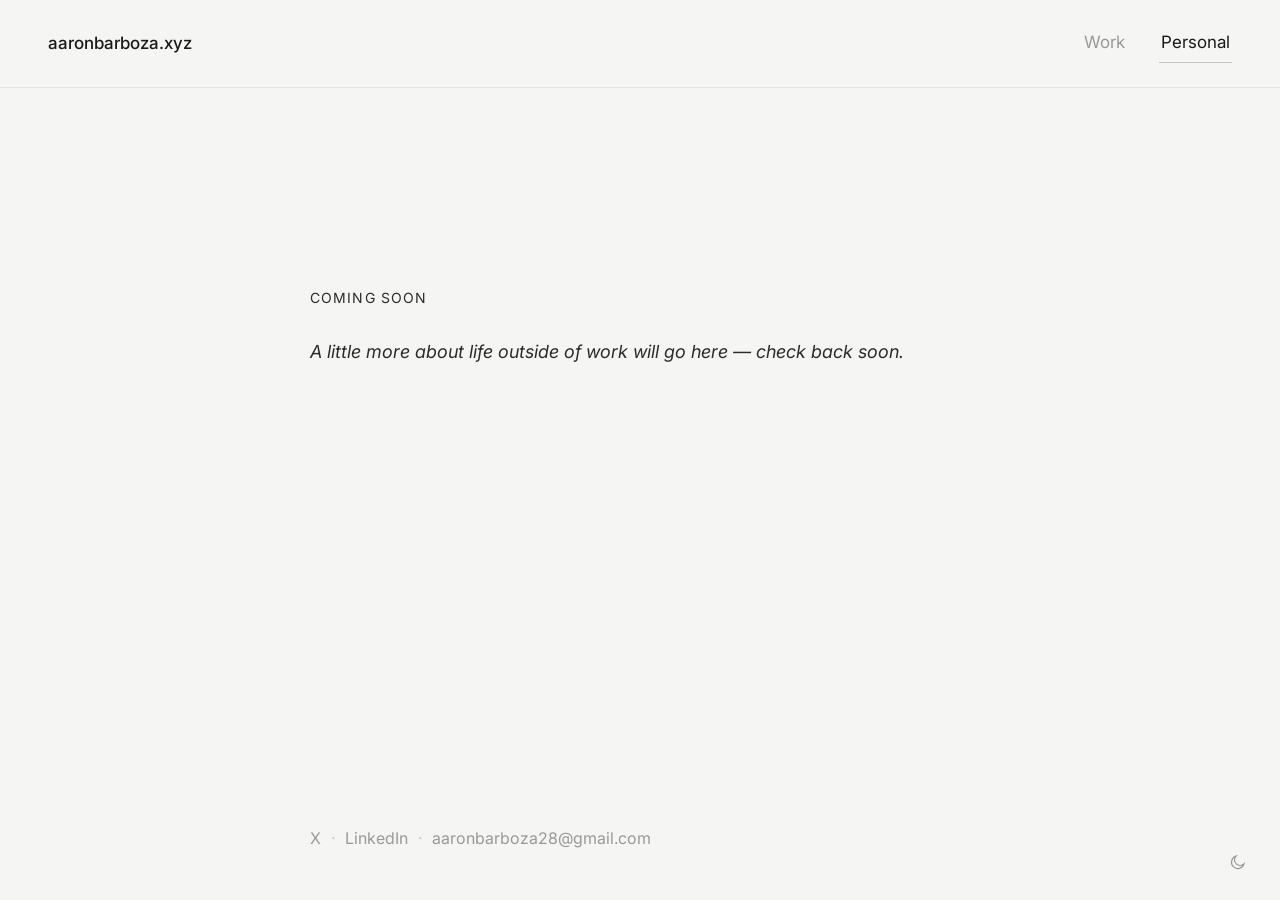
==== personal.html @ 2509caca "Initial commit" ====
<!DOCTYPE html>
<html lang="en">
<head>
<meta charset="UTF-8">
<meta name="viewport" content="width=device-width, initial-scale=1.0, viewport-fit=cover">
<title>Personal — Aaron Barboza</title>
<link rel="preconnect" href="https://fonts.googleapis.com">
<link rel="preconnect" href="https://fonts.gstatic.com" crossorigin>
<link href="https://fonts.googleapis.com/css2?family=Inter:wght@300;400;500;600&display=swap" rel="stylesheet">
<link rel="stylesheet" href="style.css">
</head>
<body>
  <header>
    <a class="logo" href="index.html">aaronbarboza.xyz</a>
    <nav>
      <a href="work.html">Work</a>
      <a href="personal.html" aria-current="page">Personal</a>
    </nav>
  </header>

  <main>
    <div class="content">
    <p class="eyebrow">Coming soon</p>
    <p class="placeholder">A little more about life outside of work will go here — check back soon.</p>
    </div>
  </main>

  <footer>
    <div class="footer-inner">
      <ul class="socials">
      <li><a href="https://x.com/Aronbarboza1?s=20" target="_blank" rel="noopener">X</a></li>
      <li class="dot">&middot;</li>
      <li><a href="https://www.linkedin.com/in/aaron-barboza-121b321a7/" target="_blank" rel="noopener">LinkedIn</a></li>
      <li class="dot">&middot;</li>
      <li><a href="mailto:aaronbarboza28@gmail.com">aaronbarboza28@gmail.com</a></li>
    </ul>
    </div>
  </footer>

  <button class="theme-toggle" id="themeToggle" aria-label="Toggle light and dark mode">
    <svg id="iconSun" viewBox="0 0 24 24" style="display:none;">
      <circle cx="12" cy="12" r="4"></circle>
      <line x1="12" y1="2" x2="12" y2="4"></line>
      <line x1="12" y1="20" x2="12" y2="22"></line>
      <line x1="4.2" y1="4.2" x2="5.6" y2="5.6"></line>
      <line x1="18.4" y1="18.4" x2="19.8" y2="19.8"></line>
      <line x1="2" y1="12" x2="4" y2="12"></line>
      <line x1="20" y1="12" x2="22" y2="12"></line>
      <line x1="4.2" y1="19.8" x2="5.6" y2="18.4"></line>
      <line x1="18.4" y1="5.6" x2="19.8" y2="4.2"></line>
    </svg>
    <svg id="iconMoon" viewBox="0 0 24 24">
      <path d="M20 14.5A8.5 8.5 0 1 1 9.5 4a6.5 6.5 0 0 0 10.5 10.5z"></path>
    </svg>
  </button>

  <script src="script.js"></script>
</body>
</html>
---- style.css ----
:root{
  --bg: #F5F5F3;
  --text: #1A1A1A;
  --text-body: #2C2C2C;
  --text-muted: #999999;
  --border: #E8E6E1;
  --divider: #C8C5C0;
  --nav-bg: #F5F5F3;
  --link-underline: #C8C5C0;
  --transition: background-color .3s ease, color .3s ease, border-color .3s ease;
}

[data-theme="dark"]{
  --bg: #171717;
  --text: #F2F2F0;
  --text-body: #E4E4E2;
  --text-muted: #8a8a8a;
  --border: #2b2b2b;
  --divider: #3a3a3a;
  --nav-bg: #171717;
  --link-underline: #3a3a3a;
}

*, *::before, *::after{
  box-sizing: border-box;
  margin: 0;
  padding: 0;
}

html{ -webkit-text-size-adjust: 100%; -webkit-tap-highlight-color: transparent; }

body{
  background-color: var(--bg);
  color: var(--text-body);
  font-family: 'Inter', sans-serif;
  font-size: 18px;
  line-height: 1.75;
  min-height: 100vh;
  min-height: 100dvh;
  display: flex;
  flex-direction: column;
  transition: var(--transition);
}

a{ color: inherit; touch-action: manipulation; }

/* Header */
header{
  display: flex;
  justify-content: space-between;
  align-items: center;
  padding: 24px 48px;
  padding-top: max(24px, env(safe-area-inset-top));
  padding-left: max(48px, env(safe-area-inset-left));
  padding-right: max(48px, env(safe-area-inset-right));
  background-color: var(--nav-bg);
  border-bottom: 1px solid var(--border);
  transition: var(--transition);
}

.logo{
  font-size: 17px;
  font-weight: 500;
  text-decoration: none;
  color: var(--text);
}

nav{
  display: flex;
  gap: 32px;
}

nav a{
  font-size: 17px;
  font-weight: 400;
  text-decoration: none;
  color: var(--text-muted);
  border-bottom: 1px solid transparent;
  padding: 4px 2px;
  transition: var(--transition);
}

nav a:hover,
nav a[aria-current="page"]{
  color: var(--text);
  border-bottom-color: var(--link-underline);
}

/* Main */
main{
  flex: 1;
  display: flex;
  align-items: flex-start;
  justify-content: center;
  padding: 22vh 24px 0;
  padding-left: max(24px, env(safe-area-inset-left));
  padding-right: max(24px, env(safe-area-inset-right));
}

.content{
  width: 100%;
  max-width: 660px;
}

.content p{
  margin: 0 0 26px;
  color: var(--text-body);
}

.content p:last-child{
  margin-bottom: 0;
}

.placeholder{
  color: var(--text-muted);
  font-style: italic;
}

.eyebrow{
  font-size: 14px;
  text-transform: uppercase;
  letter-spacing: .08em;
  color: var(--text-muted);
  margin: 0 0 16px;
}

/* Footer */
footer{
  padding: 0 24px 48px;
  padding-left: max(24px, env(safe-area-inset-left));
  padding-right: max(24px, env(safe-area-inset-right));
  padding-bottom: max(48px, env(safe-area-inset-bottom));
  display: flex;
  justify-content: center;
}

.footer-inner{
  width: 100%;
  max-width: 660px;
}

.socials{
  display: flex;
  flex-wrap: wrap;
  gap: 10px;
  align-items: center;
  list-style: none;
  font-size: 16px;
  color: var(--text-muted);
}

.socials a{
  color: var(--text-muted);
  text-decoration: none;
  transition: var(--transition);
}

.socials a:hover{
  color: var(--text);
}

.socials .dot{
  color: var(--divider);
}

/* Theme toggle */
.theme-toggle{
  position: fixed;
  right: max(20px, env(safe-area-inset-right));
  bottom: max(16px, env(safe-area-inset-bottom));
  appearance: none;
  background: none;
  border: none;
  color: var(--text-muted);
  cursor: pointer;
  width: 44px;
  height: 44px;
  padding: 0;
  display: flex;
  align-items: center;
  justify-content: center;
  transition: var(--transition);
  touch-action: manipulation;
}

.theme-toggle:hover{
  color: var(--text);
}

.theme-toggle svg{
  width: 18px;
  height: 18px;
  stroke: currentColor;
  fill: none;
  stroke-width: 1.6;
}

/* Responsive */
@media (max-width: 600px){
  body{ font-size: 17px; }
  main{
    padding: 16vh 20px 60px;
    padding-left: max(20px, env(safe-area-inset-left));
    padding-right: max(20px, env(safe-area-inset-right));
  }
  header{
    padding: 18px 20px;
    padding-top: max(18px, env(safe-area-inset-top));
    padding-left: max(20px, env(safe-area-inset-left));
    padding-right: max(20px, env(safe-area-inset-right));
  }
  .logo{ font-size: 16px; }
  nav{ gap: 20px; }
  nav a{ font-size: 16px; }
}

@media (max-width: 360px){
  header{ padding: 16px; }
  nav{ gap: 14px; }
  .logo{ font-size: 15px; }
  nav a{ font-size: 15px; }
}
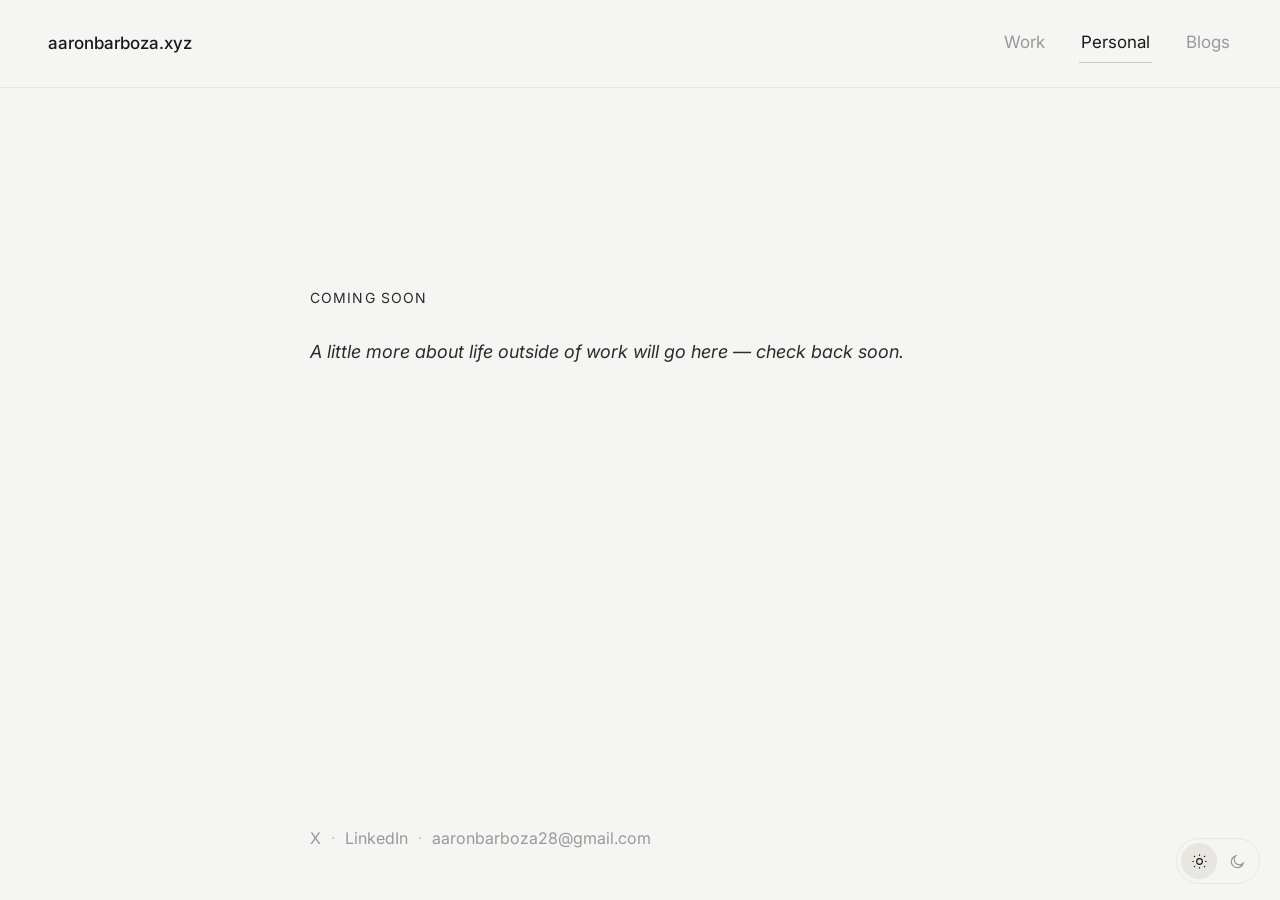
==== commit 13627b28: "Add blog link to navigation and improve theme toggle icons" ====
--- a/personal.html
+++ b/personal.html
@@ -15,6 +15,7 @@
     <nav>
       <a href="work.html">Work</a>
       <a href="personal.html" aria-current="page">Personal</a>
+      <a href="https://barboza.substack.com/" target="_blank" rel="noopener">Blogs</a>
     </nav>
   </header>
 
@@ -38,20 +39,24 @@
   </footer>
 
   <button class="theme-toggle" id="themeToggle" aria-label="Toggle light and dark mode">
-    <svg id="iconSun" viewBox="0 0 24 24" style="display:none;">
-      <circle cx="12" cy="12" r="4"></circle>
-      <line x1="12" y1="2" x2="12" y2="4"></line>
-      <line x1="12" y1="20" x2="12" y2="22"></line>
-      <line x1="4.2" y1="4.2" x2="5.6" y2="5.6"></line>
-      <line x1="18.4" y1="18.4" x2="19.8" y2="19.8"></line>
-      <line x1="2" y1="12" x2="4" y2="12"></line>
-      <line x1="20" y1="12" x2="22" y2="12"></line>
-      <line x1="4.2" y1="19.8" x2="5.6" y2="18.4"></line>
-      <line x1="18.4" y1="5.6" x2="19.8" y2="4.2"></line>
-    </svg>
-    <svg id="iconMoon" viewBox="0 0 24 24">
-      <path d="M20 14.5A8.5 8.5 0 1 1 9.5 4a6.5 6.5 0 0 0 10.5 10.5z"></path>
-    </svg>
+    <span class="toggle-icon" id="iconSun" aria-hidden="true">
+      <svg viewBox="0 0 24 24">
+        <circle cx="12" cy="12" r="4"></circle>
+        <line x1="12" y1="2" x2="12" y2="4"></line>
+        <line x1="12" y1="20" x2="12" y2="22"></line>
+        <line x1="4.2" y1="4.2" x2="5.6" y2="5.6"></line>
+        <line x1="18.4" y1="18.4" x2="19.8" y2="19.8"></line>
+        <line x1="2" y1="12" x2="4" y2="12"></line>
+        <line x1="20" y1="12" x2="22" y2="12"></line>
+        <line x1="4.2" y1="19.8" x2="5.6" y2="18.4"></line>
+        <line x1="18.4" y1="5.6" x2="19.8" y2="4.2"></line>
+      </svg>
+    </span>
+    <span class="toggle-icon" id="iconMoon" aria-hidden="true">
+      <svg viewBox="0 0 24 24">
+        <path d="M20 14.5A8.5 8.5 0 1 1 9.5 4a6.5 6.5 0 0 0 10.5 10.5z"></path>
+      </svg>
+    </span>
   </button>
 
   <script src="script.js"></script>
--- a/style.css
+++ b/style.css
@@ -169,27 +169,37 @@
   right: max(20px, env(safe-area-inset-right));
   bottom: max(16px, env(safe-area-inset-bottom));
   appearance: none;
-  background: none;
-  border: none;
-  color: var(--text-muted);
+  display: flex;
+  align-items: center;
+  gap: 2px;
+  background-color: var(--nav-bg);
+  border: 1px solid var(--border);
+  border-radius: 999px;
   cursor: pointer;
-  width: 44px;
-  height: 44px;
-  padding: 0;
+  padding: 4px;
+  transition: var(--transition);
+  touch-action: manipulation;
+}
+
+.toggle-icon{
+  width: 36px;
+  height: 36px;
+  border-radius: 50%;
   display: flex;
   align-items: center;
   justify-content: center;
-  transition: var(--transition);
-  touch-action: manipulation;
-}
-
-.theme-toggle:hover{
-  color: var(--text);
-}
-
-.theme-toggle svg{
-  width: 18px;
-  height: 18px;
+  color: var(--text-muted);
+  transition: var(--transition);
+}
+
+.toggle-icon.active{
+  background-color: var(--border);
+  color: var(--text);
+}
+
+.toggle-icon svg{
+  width: 17px;
+  height: 17px;
   stroke: currentColor;
   fill: none;
   stroke-width: 1.6;
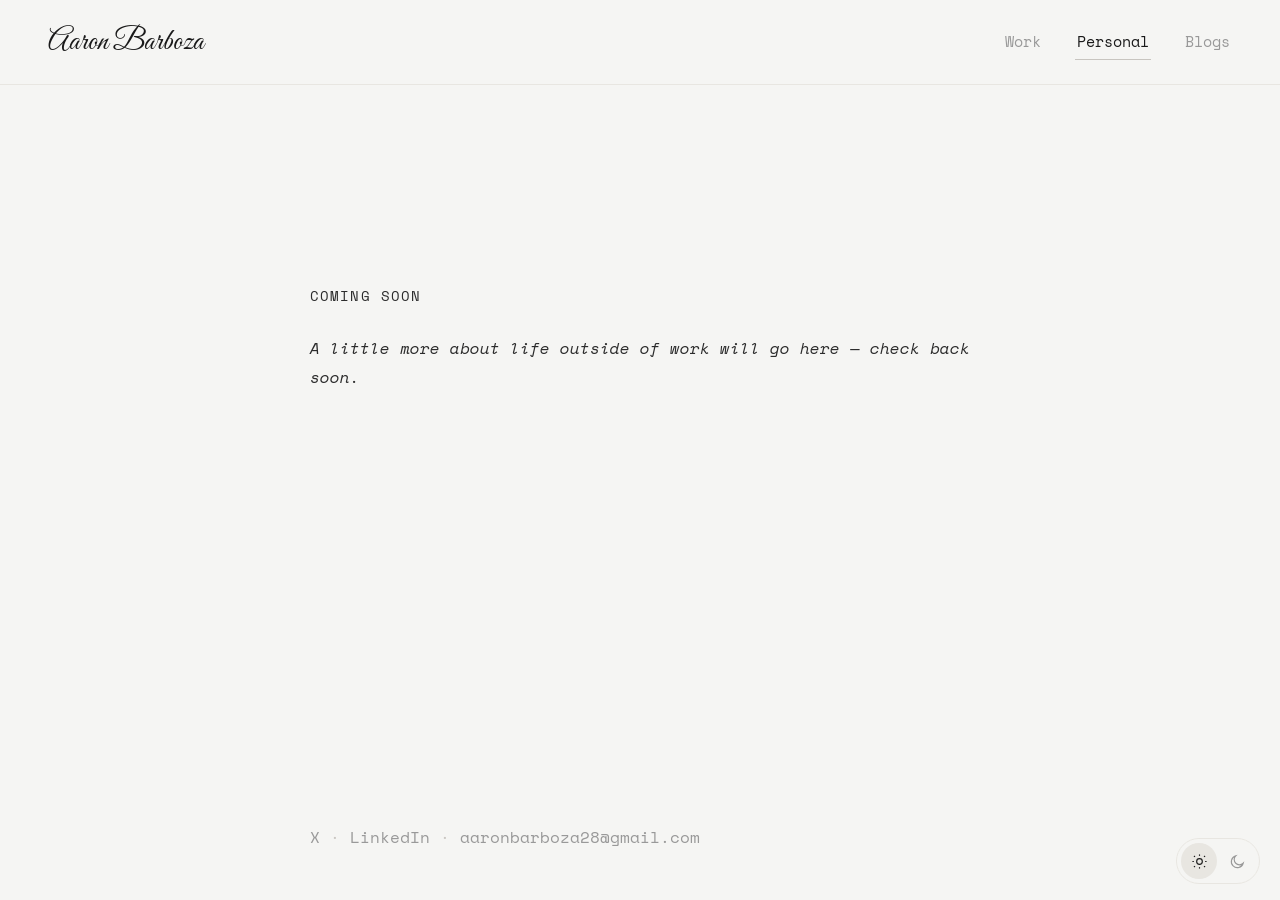
==== commit a6afc161: "Update font styles and improve header branding across multiple pages" ====
--- a/personal.html
+++ b/personal.html
@@ -6,12 +6,12 @@
 <title>Personal — Aaron Barboza</title>
 <link rel="preconnect" href="https://fonts.googleapis.com">
 <link rel="preconnect" href="https://fonts.gstatic.com" crossorigin>
-<link href="https://fonts.googleapis.com/css2?family=Inter:wght@300;400;500;600&display=swap" rel="stylesheet">
+<link href="https://fonts.googleapis.com/css2?family=Space+Mono:wght@400;700&family=Great+Vibes&display=swap" rel="stylesheet">
 <link rel="stylesheet" href="style.css">
 </head>
 <body>
   <header>
-    <a class="logo" href="index.html">aaronbarboza.xyz</a>
+    <a class="logo" href="index.html">Aaron Barboza</a>
     <nav>
       <a href="work.html">Work</a>
       <a href="personal.html" aria-current="page">Personal</a>
--- a/style.css
+++ b/style.css
@@ -32,9 +32,9 @@
 body{
   background-color: var(--bg);
   color: var(--text-body);
-  font-family: 'Inter', sans-serif;
-  font-size: 18px;
-  line-height: 1.75;
+  font-family: 'Space Mono', 'Courier New', monospace;
+  font-size: 16px;
+  line-height: 1.8;
   min-height: 100vh;
   min-height: 100dvh;
   display: flex;
@@ -59,10 +59,12 @@
 }
 
 .logo{
-  font-size: 17px;
-  font-weight: 500;
+  font-family: 'Great Vibes', cursive;
+  font-size: 30px;
+  font-weight: 400;
   text-decoration: none;
   color: var(--text);
+  line-height: 1;
 }
 
 nav{
@@ -71,7 +73,7 @@
 }
 
 nav a{
-  font-size: 17px;
+  font-size: 15px;
   font-weight: 400;
   text-decoration: none;
   color: var(--text-muted);
@@ -207,7 +209,7 @@
 
 /* Responsive */
 @media (max-width: 600px){
-  body{ font-size: 17px; }
+  body{ font-size: 15px; }
   main{
     padding: 16vh 20px 60px;
     padding-left: max(20px, env(safe-area-inset-left));
@@ -219,14 +221,14 @@
     padding-left: max(20px, env(safe-area-inset-left));
     padding-right: max(20px, env(safe-area-inset-right));
   }
-  .logo{ font-size: 16px; }
+  .logo{ font-size: 26px; }
   nav{ gap: 20px; }
-  nav a{ font-size: 16px; }
+  nav a{ font-size: 14px; }
 }
 
 @media (max-width: 360px){
   header{ padding: 16px; }
   nav{ gap: 14px; }
-  .logo{ font-size: 15px; }
-  nav a{ font-size: 15px; }
-}
+  .logo{ font-size: 22px; }
+  nav a{ font-size: 13px; }
+}
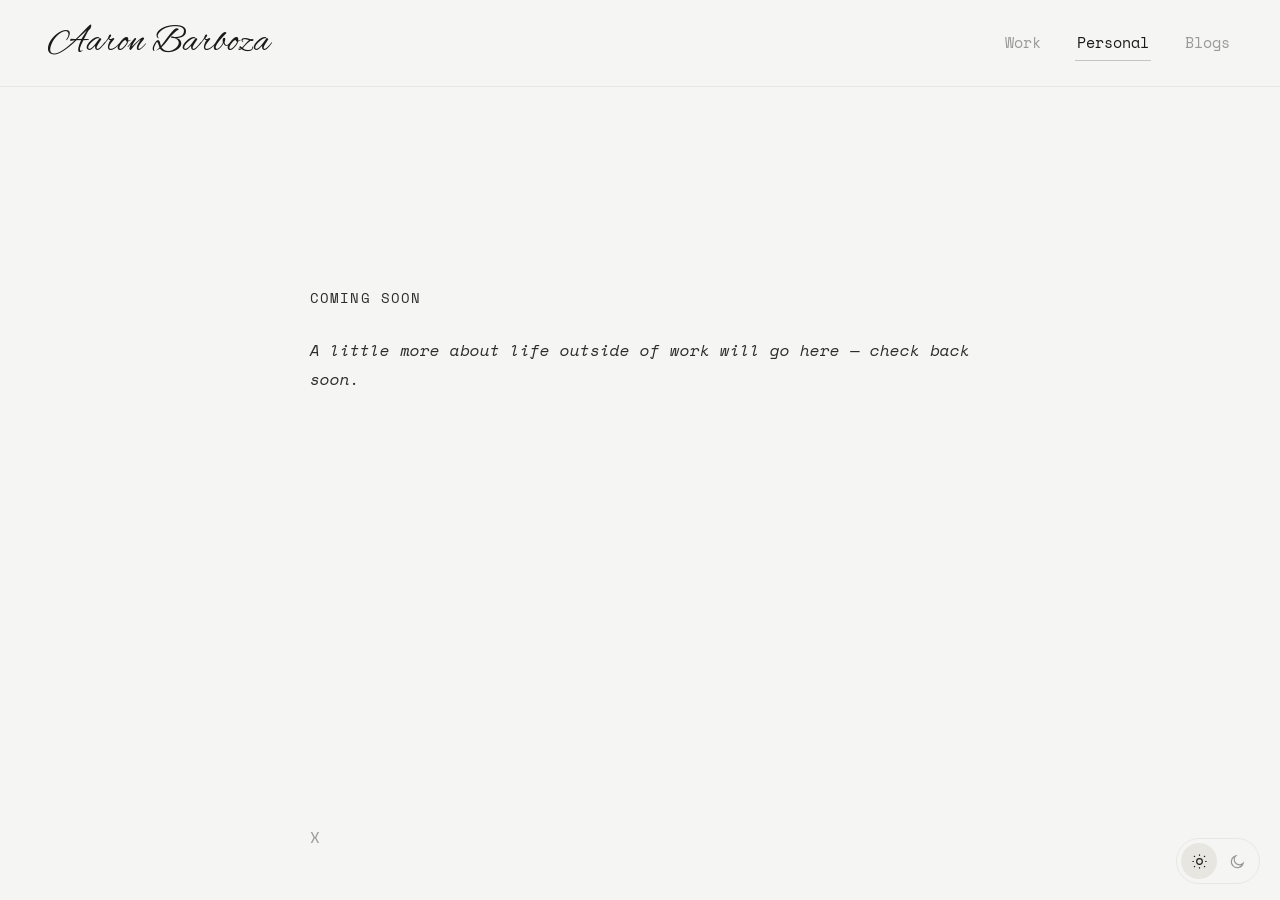
==== commit e5affccd: "Update font family to 'Alex Brush' and adjust logo sizes across multiple pages" ====
--- a/personal.html
+++ b/personal.html
@@ -6,7 +6,7 @@
 <title>Personal — Aaron Barboza</title>
 <link rel="preconnect" href="https://fonts.googleapis.com">
 <link rel="preconnect" href="https://fonts.gstatic.com" crossorigin>
-<link href="https://fonts.googleapis.com/css2?family=Space+Mono:wght@400;700&family=Great+Vibes&display=swap" rel="stylesheet">
+<link href="https://fonts.googleapis.com/css2?family=Space+Mono:wght@400;700&family=Alex+Brush&display=swap" rel="stylesheet">
 <link rel="stylesheet" href="style.css">
 </head>
 <body>
@@ -30,10 +30,6 @@
     <div class="footer-inner">
       <ul class="socials">
       <li><a href="https://x.com/Aronbarboza1?s=20" target="_blank" rel="noopener">X</a></li>
-      <li class="dot">&middot;</li>
-      <li><a href="https://www.linkedin.com/in/aaron-barboza-121b321a7/" target="_blank" rel="noopener">LinkedIn</a></li>
-      <li class="dot">&middot;</li>
-      <li><a href="mailto:aaronbarboza28@gmail.com">aaronbarboza28@gmail.com</a></li>
     </ul>
     </div>
   </footer>
--- a/style.css
+++ b/style.css
@@ -59,8 +59,8 @@
 }
 
 .logo{
-  font-family: 'Great Vibes', cursive;
-  font-size: 30px;
+  font-family: 'Alex Brush', cursive;
+  font-size: 38px;
   font-weight: 400;
   text-decoration: none;
   color: var(--text);
@@ -221,7 +221,7 @@
     padding-left: max(20px, env(safe-area-inset-left));
     padding-right: max(20px, env(safe-area-inset-right));
   }
-  .logo{ font-size: 26px; }
+  .logo{ font-size: 32px; }
   nav{ gap: 20px; }
   nav a{ font-size: 14px; }
 }
@@ -229,6 +229,6 @@
 @media (max-width: 360px){
   header{ padding: 16px; }
   nav{ gap: 14px; }
-  .logo{ font-size: 22px; }
+  .logo{ font-size: 28px; }
   nav a{ font-size: 13px; }
 }
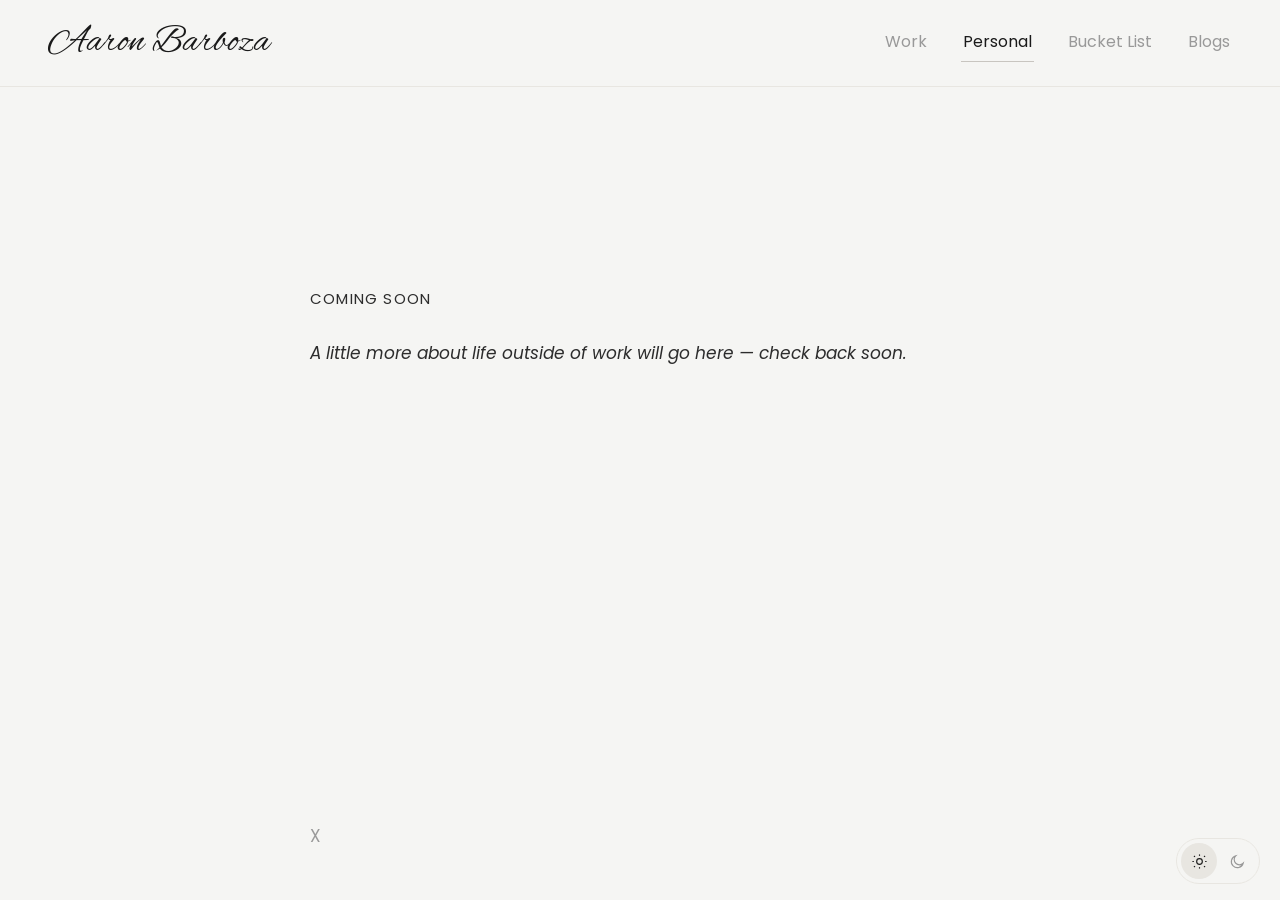
==== commit 6b2253ae: "Enhance website content and styling: update font families, improve text readability, add bucket list" ====
--- a/personal.html
+++ b/personal.html
@@ -6,7 +6,7 @@
 <title>Personal — Aaron Barboza</title>
 <link rel="preconnect" href="https://fonts.googleapis.com">
 <link rel="preconnect" href="https://fonts.gstatic.com" crossorigin>
-<link href="https://fonts.googleapis.com/css2?family=Space+Mono:wght@400;700&family=Alex+Brush&display=swap" rel="stylesheet">
+<link href="https://fonts.googleapis.com/css2?family=Space+Mono:wght@400;700&family=Alex+Brush&family=Poppins:wght@500;600&display=swap" rel="stylesheet">
 <link rel="stylesheet" href="style.css">
 </head>
 <body>
@@ -15,6 +15,7 @@
     <nav>
       <a href="work.html">Work</a>
       <a href="personal.html" aria-current="page">Personal</a>
+      <a href="bucket-list.html">Bucket List</a>
       <a href="https://barboza.substack.com/" target="_blank" rel="noopener">Blogs</a>
     </nav>
   </header>
--- a/style.css
+++ b/style.css
@@ -32,8 +32,8 @@
 body{
   background-color: var(--bg);
   color: var(--text-body);
-  font-family: 'Space Mono', 'Courier New', monospace;
-  font-size: 16px;
+  font-family: 'Poppins', 'Space Mono', 'Courier New', sans-serif;
+  font-size: 17px;
   line-height: 1.8;
   min-height: 100vh;
   min-height: 100dvh;
@@ -46,6 +46,9 @@
 
 /* Header */
 header{
+  position: sticky;
+  top: 0;
+  z-index: 100;
   display: flex;
   justify-content: space-between;
   align-items: center;
@@ -73,7 +76,7 @@
 }
 
 nav a{
-  font-size: 15px;
+  font-size: 16px;
   font-weight: 400;
   text-decoration: none;
   color: var(--text-muted);
@@ -113,17 +116,60 @@
   margin-bottom: 0;
 }
 
+.content p.lead{
+  font-size: 21px;
+  font-weight: 700;
+  color: var(--text);
+}
+
 .placeholder{
   color: var(--text-muted);
   font-style: italic;
 }
 
 .eyebrow{
-  font-size: 14px;
+  font-size: 15px;
   text-transform: uppercase;
   letter-spacing: .08em;
   color: var(--text-muted);
   margin: 0 0 16px;
+}
+
+/* Bucket list */
+.bucket-list{
+  list-style: none;
+  margin: 4px 0 30px;
+  display: flex;
+  flex-direction: column;
+  gap: 14px;
+}
+
+.bucket-list li{
+  position: relative;
+  padding-left: 32px;
+  color: var(--text-body);
+}
+
+.bucket-list li::before{
+  content: "☐";
+  position: absolute;
+  left: 0;
+  top: 0;
+  color: var(--text-muted);
+  font-size: 18px;
+  line-height: 1.6;
+}
+
+.bucket-list li.done{
+  color: var(--text-muted);
+  text-decoration: line-through;
+  text-decoration-color: var(--divider);
+}
+
+.bucket-list li.done::before{
+  content: "☑";
+  color: var(--text);
+  text-decoration: none;
 }
 
 /* Footer */
@@ -147,7 +193,7 @@
   gap: 10px;
   align-items: center;
   list-style: none;
-  font-size: 16px;
+  font-size: 17px;
   color: var(--text-muted);
 }
 
@@ -209,7 +255,7 @@
 
 /* Responsive */
 @media (max-width: 600px){
-  body{ font-size: 15px; }
+  body{ font-size: 16px; }
   main{
     padding: 16vh 20px 60px;
     padding-left: max(20px, env(safe-area-inset-left));
@@ -223,12 +269,12 @@
   }
   .logo{ font-size: 32px; }
   nav{ gap: 20px; }
-  nav a{ font-size: 14px; }
+  nav a{ font-size: 15px; }
 }
 
 @media (max-width: 360px){
   header{ padding: 16px; }
   nav{ gap: 14px; }
   .logo{ font-size: 28px; }
-  nav a{ font-size: 13px; }
-}
+  nav a{ font-size: 14px; }
+}
